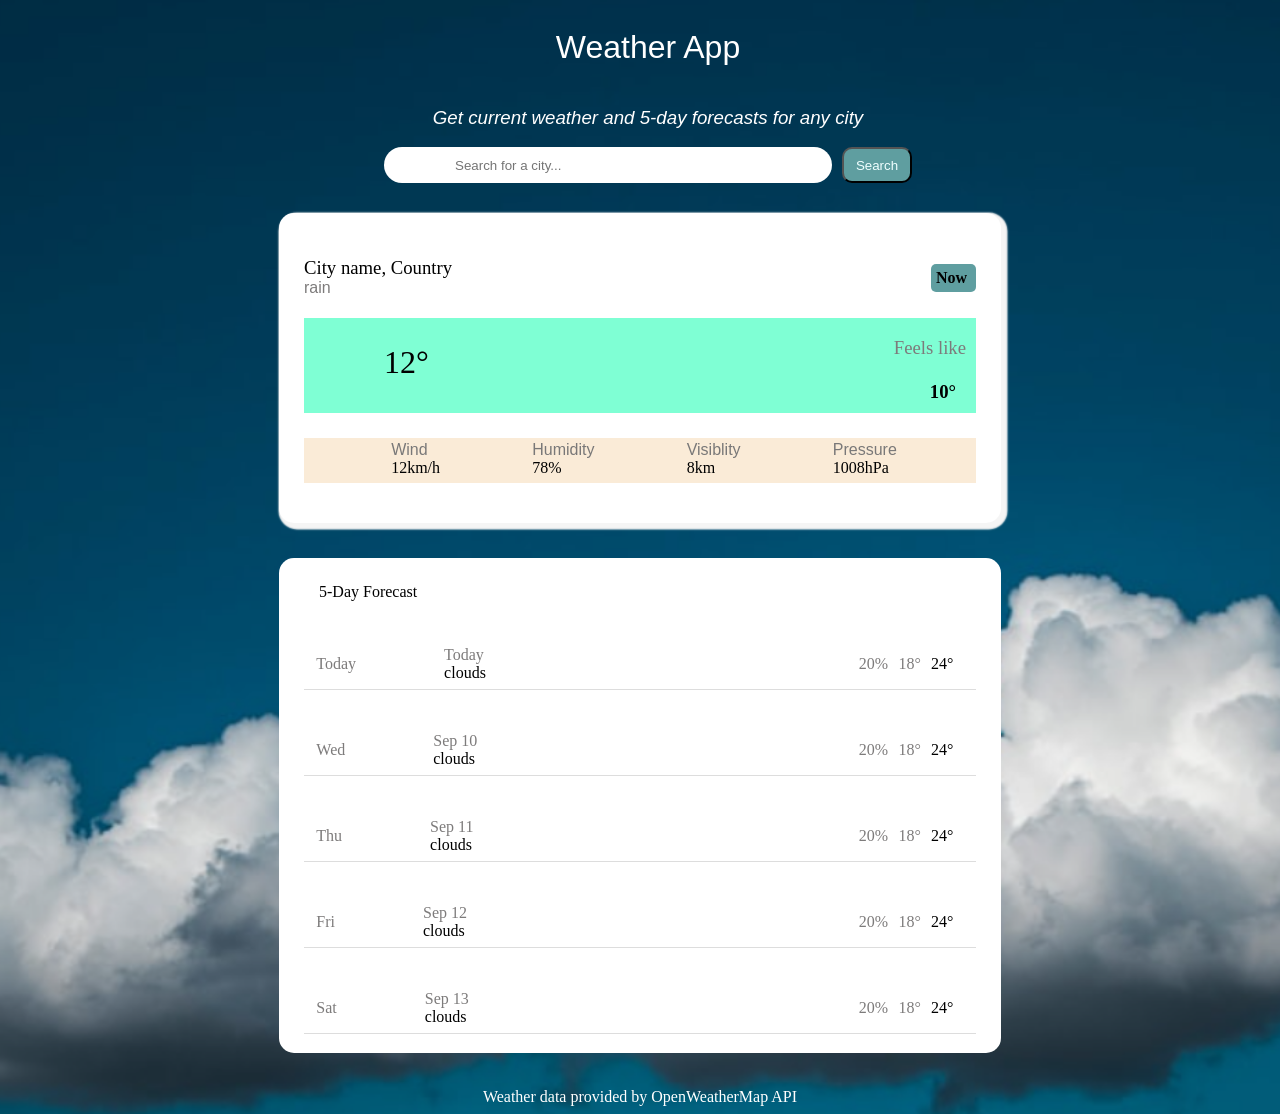
==== project.html @ eb91145f "Initial commit" ====
<!DOCTYPE html>
<html lang="en">
<head>
    <meta charset="UTF-8">
    <meta name="viewport" content="width=device-width, initial-scale=1.0">
    <title>Document</title>
    <link rel="stylesheet" href="project.css">
  <link rel="stylesheet" href="https://cdnjs.cloudflare.com/ajax/libs/font-awesome/7.0.1/css/all.min.css"> 

</head>
<body>
    <!-- <img src="clouds.png" alt="clouds" id="img">  -->
    <div class="container">
        <div class="minicontainer">
        <h1 id="one" class="heading">Weather App</h1>
        </div>

        <div class="minicontain">
            <h3 id="two" class="heading">Get current weather and 5-day forecasts for any city</h3> 
        </div>
        <div id="div">
            <div class="search">
            <i class="fa-solid fa-magnifying-glass" id="icon"></i>

            <input type="text" placeholder="Search for a city..." id="search">
        </div>
        <button id="button">Search</button>
    </div>
        
        
    </div>

<div class="all">
<div id="second">
    <div id="secondbox">
        <div id="cityname">
            <h3 style="font-weight: 300;" id="city">City name, Country</h3>
            <p id="rain" style="font-family:sans-serif;">rain</p>
            <p id="now">Now</p>

        </div>

        <div id="temperature">
            <img src="" alt="" width="75px">
            <h1 style="font-weight: lighter;">12&deg</h1>
            <h3 class="same" style="font-weight: 300;">Feels like</h3>
            <h3 id="same">10&deg</h3>

        </div>

        <div id="info">
            <div id="wi">
            <i class="fa-solid fa-wind"></i>
            <div id="wind">
            <div  class="div">Wind</div>
            <div class="win">12km/h</div>
            </div>

            </div>

            <div id="wi">
            <i class="fa-solid fa-cloud-showers-water"></i>
            <div id="wind">
            <div class="div">Humidity</div>
            <div class="win">78%</div>
            </div>
            </div>

            <div id="wi">
            <i class="fa-solid fa-eye"></i>
            <div id="wind">
            <div class="div">Visiblity</div>
            <div class="win">8km</div>
            </div>
            </div>

            <div id="wi">
            <i class="fa-solid fa-temperature-half"></i>
            <div id="wind">
            <div class="div">Pressure</div>
            <div class="win">1008hPa</div>
            </div>
            </div>

        </div>

    </div>
    </div>

    <div id="third">

    <div id="thirdbox">
        <p id="fore">5-Day Forecast
</p>

<div id="c">

        <div id="firstday">
            <div id="first">
                <p class="pa">Today</p>
                <img src="" alt="" width="38px">
                <div class="a">
                
            <div class="pa"> Today</div>
                <div id="p">clouds</div>
            </div>
                
            </div>
            <div id="sec">
                <p class="color">20%</p>
                <p class="color">18&deg</p>
                <p>24&deg</p>
            </div>

        </div>



        <div id="firstday">
            <div id="first">
                <p class="pa">Wed</p>
                <img src="" alt="" width="38px">
                <div class="a">
                
                <div class="pa">Sep 10</div>
                <div id="p">clouds</div>
            </div>
                
            </div>
            <div id="sec">
                <p class="color">20%</p>
                <p class="color">18&deg</p>
                <p>24&deg</p>
            </div>

        </div>




        <div id="firstday">
            <div id="first">
                <p class="pa">Thu</p>
                <img src="" alt="" width="38px">
                <div class="a">
                
                <div class="pa">Sep 11</div>
                <div id="p">clouds</div>
            </div>
                
            </div>
            <div id="sec">
                <p class="color">20%</p>
                <p class="color">18&deg</p>
                <p>24&deg</p>
            </div>

        </div>



        <div id="firstday">
            <div id="first">
                <p class="pa">Fri</p>
                <img src="" alt="" width="38px">
                <div class="a">
                
                <div class="pa">Sep 12</div>
                <div id="p">clouds</div>
            </div>
                
            </div>
            <div id="sec">
                <p class="color">20%</p>
                <p class="color">18&deg</p>
                <p>24&deg</p>
            </div>

        </div>




        <div id="firstday">
            <div id="first">
                <p class="pa">Sat</p>
                <img src="" alt="" width="38px">
                <div class="a">
                
                <div class="pa">   Sep 13</div>
                <div id="p">clouds</div>
            </div>
                
            </div>
            <div id="sec">
                <p class="color">20%</p>
                <p class="color">18&deg</p>
                <p>24&deg</p>
            </div>

        </div>

</div>


    </div>

    </div>

    <div id="api">Weather data provided by OpenWeatherMap API</div>

  
    </div>
    

    <script src="project server.js"></script>
</body>
</html>
---- project.css ----
.container{
     /* display:flex;  */
    /* justify-content: center;
    align-items: center; */
    height:205px;
    width:100vw;
    /* border:2px solid black */
}
.heading{
    display: inline-block;
}
#one{
    font-weight:300;
    font-family: Arial, Helvetica, sans-serif;
    color: white;

}
#two{
    color:white;
    font-family: 'Franklin Gothic Medium', 'Arial Narrow', Arial, sans-serif;
     font-style: italic;
     font-weight:lighter;
}

body{
    /* overflow: hidden; */
    background-image: url("clouds.png");
    background-repeat: no-repeat;
    background-size: cover;
    background-position: bottom;
    transition:filter 0s ease;
    min-height:100vh;
    overflow-x: hidden;
}
 
.minicontainer{
    display: flex;
    justify-content: center;
}
.minicontain{
    display: flex;
    justify-content: center;

}
.search{
    display: flex;
    justify-content: center;
    gap:15px;  
    background-color: white;
    width:448px;  
    border-radius: 25px;
    position:static;
}
#search{
    width:321px;
    outline: none;
    border:none;    
}
#icon{
    position:relative;
    top:10px;
}
#button{
    color:azure;
    background-color:cadetblue ;
    height:36px;
    cursor:pointer;
    border-radius: 10px;
    width:70px;
    

}
#div{
    display: flex;
    justify-content: center;
    cursor:pointer;
    gap:10px;

}
#secondbox{
    width:672px;
    padding:25px;
    height:260px;
    background-color: #FFFFFF;
    border-radius: 15px;
    box-shadow: 3px 3px 1.5px 3.5px whitesmoke ;

    
}
#second{
    display: flex;
    justify-content: center;
    
}
#thirdbox{
    width:672px;
    height:445px;
    background-color: #FFFFFF;
    border-radius: 15px;
    padding:25px;


}
    
#third{
    display: flex;
    justify-content: center;
    
}
.all{
    display: flex;
    justify-content: center;
    flex-direction: column;
    align-items: center;
    gap:35px;
}
#api{
    color:#FFFFFF
}
#cityname{
    display: flex;
    flex-direction: column;
    height:80px;
    /* justify-content: center; */
    position: relative;    
}
#rain{
    position: absolute;
    top:25px;
    color:rgb(125, 123, 123);

}
#now{
    font-weight: bolder;
    font-family:Arial, Helvetica, sans-serif 'Gill Sans', 'Gill Sans MT', Calibri, 'Trebuchet MS', sans-serif;
    background-color: cadetblue;
    width:35px;
    border-radius: 5px;
    align-self: flex-end;
    position:absolute;
    top:10px;
    padding: 5px;
}
#temperature{
    height:85px;
    display: flex;
    flex-direction: row;
    background-color: aquamarine;
    position: relative;
    flex-wrap: wrap;
    padding: 5px;
}
.same{
    position: absolute;
    right:10px;
    top:0px; 
    color:rgb(125, 123, 123);

}
#same{
    position: absolute;
    right:10px;
    bottom:0px;
    margin:10px;
}
#fore{
    margin:0px 0px 38px 15px
}
#info{
    height: 45px;
    background-color: antiquewhite;
    margin-top: 25px;
    display:flex;
    align-items: center;
    gap:5px;
    justify-content: space-evenly;
    
}
#wind{
    display: flex;
    flex-direction: column;
    height:40px;
}
#wi{
    display: flex;
    align-items: center;
    gap:8px;
}
#firstday{
    display:flex;
    justify-content:space-evenly;
    border-bottom: 1px solid #ddd;
}
#sec{
    display:flex;
    justify-content: space-evenly;
    width:115px;
    height: 34px;
    
}
#first{
    display:flex;
    /* justify-content: center; */
    gap:25px;
    position: relative;
    width:520px;
}

.a{
    display: flex;
    flex-direction: column;
    justify-content: center;
    height: 50px;
}
#c{
    display:flex;
    flex-direction: column;
    gap:35px;
}
.pa{
    color:rgb(125, 123, 123);
}
.color{
    color:rgb(125, 123, 123);

}
.div{
    color:rgb(121, 120, 120);
    font-family: sans-serif;

    
}
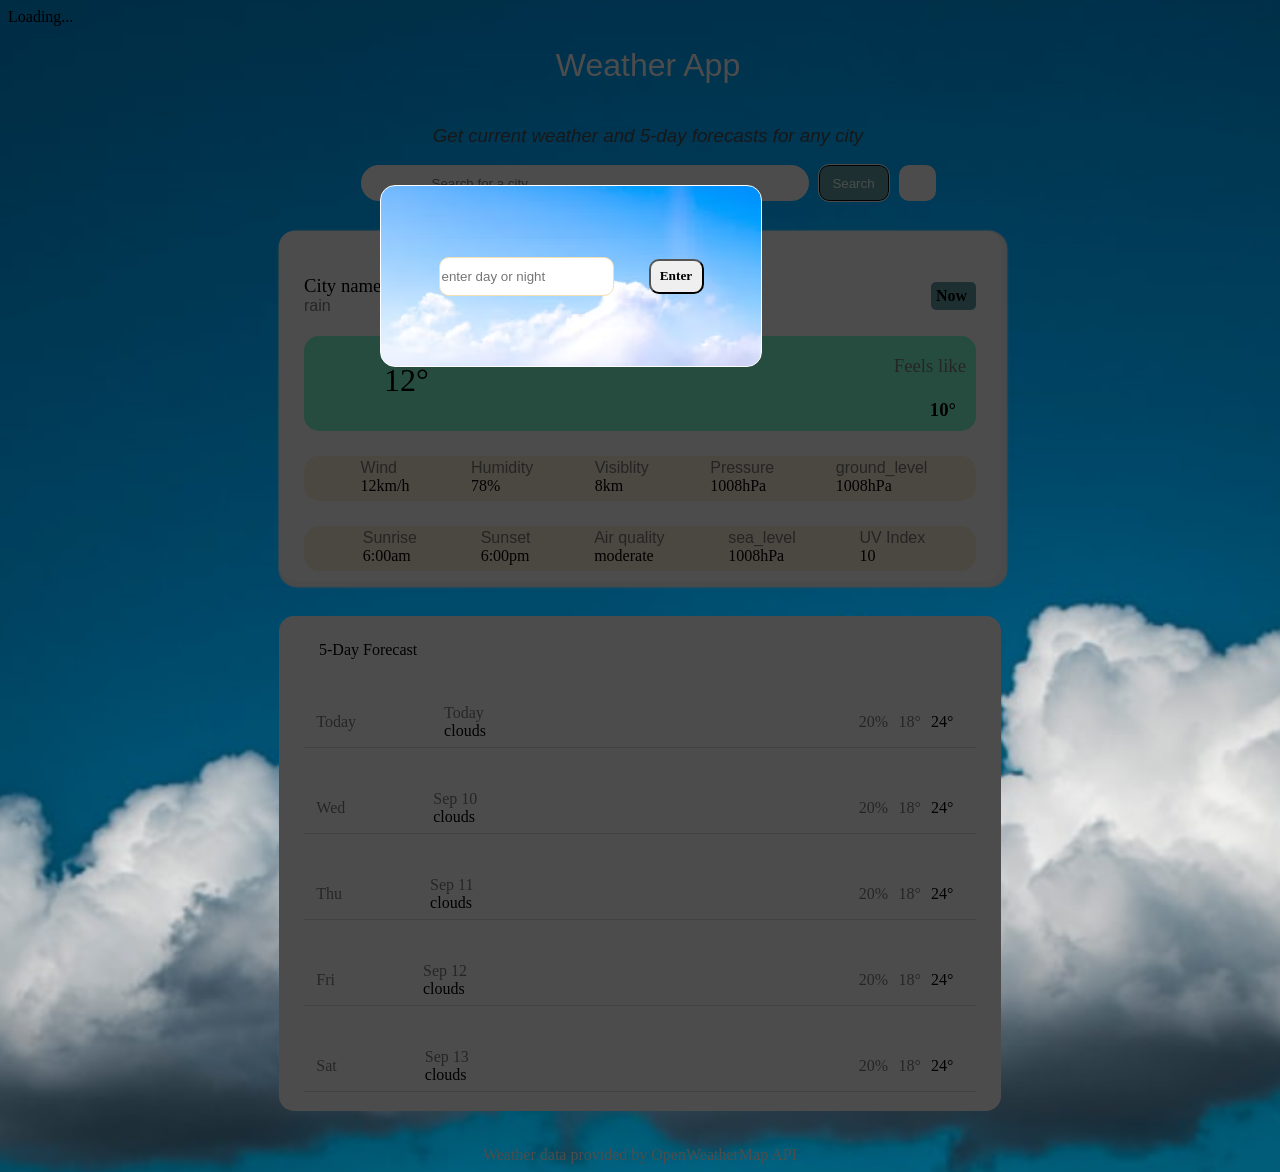
==== commit 80210a82: "update files" ====
--- a/project.html
+++ b/project.html
@@ -6,38 +6,56 @@
     <title>Document</title>
     <link rel="stylesheet" href="project.css">
   <link rel="stylesheet" href="https://cdnjs.cloudflare.com/ajax/libs/font-awesome/7.0.1/css/all.min.css"> 
+  <link rel="stylesheet" href="https://cdnjs.cloudflare.com/ajax/libs/font-awesome/7.0.1/css/brands.min.css">
 
 </head>
-<body>
-    <!-- <img src="clouds.png" alt="clouds" id="img">  -->
-    <div class="container">
-        <div class="minicontainer">
+<body class="body ">
+    <div id="loader" ></div>
+    <div id="loaders" >Loading...</div>
+
+<div class="d"  >
+    <form action="">
+    <input type="text" placeholder="enter day or night " class="x" >
+    
+    </form>
+    <button class="y">Enter</button>
+</div>
+</div>
+    
+    <div class="container bodys">
+        <div class="minicontainer ">
         <h1 id="one" class="heading">Weather App</h1>
         </div>
 
-        <div class="minicontain">
-            <h3 id="two" class="heading">Get current weather and 5-day forecasts for any city</h3> 
+        <div class="minicontain ">
+            <h3 id="two" class="heading bodys">Get current weather and 5-day forecasts for any city</h3> 
         </div>
         <div id="div">
-            <div class="search">
+            <div class="search ">
             <i class="fa-solid fa-magnifying-glass" id="icon"></i>
 
             <input type="text" placeholder="Search for a city..." id="search">
         </div>
         <button id="button">Search</button>
-    </div>
+        <i id="i" class="fa-solid fa-location-dot"></i>
         
-        
-    </div>
-
-<div class="all">
+    </div>
+    
+    
+</div>
+
+<div class="all bodys">
 <div id="second">
     <div id="secondbox">
         <div id="cityname">
             <h3 style="font-weight: 300;" id="city">City name, Country</h3>
+            <div id="time"> 
+                10
+            </div>
+            
             <p id="rain" style="font-family:sans-serif;">rain</p>
             <p id="now">Now</p>
-
+            
         </div>
 
         <div id="temperature">
@@ -73,6 +91,7 @@
             <div class="win">8km</div>
             </div>
             </div>
+            
 
             <div id="wi">
             <i class="fa-solid fa-temperature-half"></i>
@@ -82,12 +101,66 @@
             </div>
             </div>
 
-        </div>
-
-    </div>
-    </div>
-
-    <div id="third">
+            <div id="wi">
+            <i class="fa-solid fa-arrow-up-from-ground-water"></i>
+            <div id="wind">
+            <div class="div">ground_level</div>
+            <div class="win">1008hPa</div>
+            </div>
+            </div>
+
+        </div>
+
+                <div id="info">
+            <div id="wi">
+        <i class="fa-solid fa-sun"></i>
+            <div id="wind">
+            <div  class="div">Sunrise</div>
+            <div class="w">6:00am</div>
+            </div>
+
+            </div>
+
+            <div id="wi">
+            <i class="fa-solid fa-mountain-sun"></i>
+            <div id="wind">
+            <div class="div"> Sunset </div>
+            <div class="w">6:00pm</div>
+            </div>
+            </div>
+
+            <div id="wi">
+            <i class="fa-brands fa-airbnb"></i>
+            <div id="wind">
+            <div class="div">Air quality</div>
+            <div class="w">moderate</div>
+            </div>
+            </div>
+
+            <div id="wi">
+            <i class="fa-solid fa-water"></i>
+            <div id="wind">
+            <div class="div">sea_level</div>
+            <div class="w">1008hPa</div>
+            </div>
+            </div>
+
+            <div id="wi">
+            <i class="fa-solid fa-cloud-sun"></i>
+            <div id="wind">
+            <div class="div">UV Index</div>
+            <div class="w">10</div>
+            </div>
+            </div>
+
+            
+
+        </div>
+
+    </div>
+    </div>
+
+    <div id="third bodys">
 
     <div id="thirdbox">
         <p id="fore">5-Day Forecast
--- a/project.css
+++ b/project.css
@@ -21,18 +21,191 @@
      font-style: italic;
      font-weight:lighter;
 }
-
-body{
+#i{
+    width:21px;
+    color:black;
+    border-radius:10px;
+    background-color: white;
+    padding:8px;
+     transition: all 0.5s ease-in-out 0s ;
+}
+
+#i:hover{
+    transform: scale3d(1.085,1.085,1);
+
+
+}
+.body{
     /* overflow: hidden; */
     background-image: url("clouds.png");
     background-repeat: no-repeat;
     background-size: cover;
     background-position: bottom;
-    transition:filter 0s ease;
-    min-height:100vh;
-    overflow-x: hidden;
-}
- 
+    min-height:100vh;
+    overflow-x: hidden;
+}
+
+.haze{
+    background-image:url("haze.png") ;
+    background-repeat: no-repeat;
+    background-size: cover;
+    background-position: bottom;
+    min-height:100vh;
+    overflow-x: hidden;
+
+}
+.rain{
+    background-image: url("image.png");
+     background-repeat: no-repeat;
+    background-size: cover;
+    background-position: bottom;
+    min-height:100vh;
+    overflow-x: hidden;
+}
+.overcast{
+    
+    background-image: url("cloud.png");
+     background-repeat: no-repeat;
+    background-size: cover;
+    background-position: bottom;
+    min-height:100vh;
+    overflow-x: hidden;
+}
+.clear{
+    
+    background-image: url("clear.png");
+     background-repeat: no-repeat;
+    background-size: cover;
+    background-position: bottom;
+    min-height:100vh;
+    overflow-x: hidden;
+}
+.mist{
+    
+    background-image: url("mist1.png");
+     background-repeat: no-repeat;
+    background-size: cover;
+    background-position: left;
+    min-height:100vh;
+    overflow-x: hidden;
+}
+.drizzle{
+    
+    background-image: url("drizzle.png");
+     background-repeat: no-repeat;
+    background-size: cover;
+    background-position: top right;
+    min-height:100vh;
+    overflow-x: hidden;
+}
+.scattered{
+    
+    background-image: url("scattered.png");
+     background-repeat: no-repeat;
+    background-size: cover;
+    background-position: top right;
+    min-height:100vh;
+    overflow-x: hidden;
+}
+.broken{
+    background-image: url("brokens.png");
+     background-repeat: no-repeat;
+    background-size: cover;
+    background-position: top right;
+    min-height:100vh;
+    overflow-x: hidden;
+}
+.few{
+    background-image: url("few.png");
+     background-repeat: no-repeat;
+    background-size: cover;
+    background-position: top right;
+    min-height:100vh;
+    overflow-x: hidden;
+}
+ .overcast1{
+    
+    background-image: url("overcast1.png");
+     background-repeat: no-repeat;
+    background-size: cover;
+    background-position: bottom;
+    min-height:100vh;
+    overflow-x: hidden;
+}
+.rain1{
+    
+    background-image: url("rain1.png");
+     background-repeat: no-repeat;
+    background-size: cover;
+    background-position: bottom;
+    min-height:100vh;
+    overflow-x: hidden;
+}
+.clear1{
+    
+    background-image: url("clear2.png");
+     background-repeat: no-repeat;
+    background-size: cover;
+    background-position: bottom;
+    min-height:100vh;
+    overflow-x: hidden;
+}
+.haze1{
+    
+    background-image: url("haze1.png");
+     background-repeat: no-repeat;
+    background-size: cover;
+    background-position: bottom;
+    min-height:100vh;
+    overflow-x: hidden;
+}
+.scattered1{
+    
+    background-image: url("scattered1.png");
+     background-repeat: no-repeat;
+    background-size: cover;
+    background-position: bottom;
+    min-height:100vh;
+    overflow-x: hidden;
+}
+.mist1{
+    
+    background-image: url("mist2.png");
+     background-repeat: no-repeat;
+    background-size: cover;
+    background-position: bottom;
+    min-height:100vh;
+    overflow-x: hidden;
+}
+.drizzle1{
+    
+    background-image: url("drizzle1.png");
+     background-repeat: no-repeat;
+    background-size: cover;
+    background-position: bottom;
+    min-height:100vh;
+    overflow-x: hidden;
+}
+.broken1{
+    
+    background-image: url("image\ copy.png");
+     background-repeat: no-repeat;
+    background-size: cover;
+    background-position: top bottom;
+    min-height:100vh;
+    overflow-x: hidden;
+}
+.few1{
+    
+    background-image: url("few1.png");
+     background-repeat: no-repeat;
+    background-size: cover;
+    background-position: bottom;
+    min-height:100vh;
+    overflow-x: hidden;
+}
+
+
 .minicontainer{
     display: flex;
     justify-content: center;
@@ -67,8 +240,12 @@
     cursor:pointer;
     border-radius: 10px;
     width:70px;
-    
-
+    transition: all 0.5s ease-in-out 0s ;
+    border:1.93px solid black;
+    outline: 1.93px solid whitesmoke;
+}
+#button:hover{
+    transform: scale3d(1.085,1.085,1);
 }
 #div{
     display: flex;
@@ -80,7 +257,7 @@
 #secondbox{
     width:672px;
     padding:25px;
-    height:260px;
+    height:300px;
     background-color: #FFFFFF;
     border-radius: 15px;
     box-shadow: 3px 3px 1.5px 3.5px whitesmoke ;
@@ -140,6 +317,17 @@
     position:absolute;
     top:10px;
     padding: 5px;
+    
+}
+#time{
+    font-family:Arial, Helvetica, sans-serif;
+    font-size: large;
+    font-weight:700;
+    display: flex;
+    position:absolute;
+    top:20px;
+    left:275px;
+    
 }
 #temperature{
     height:85px;
@@ -149,6 +337,9 @@
     position: relative;
     flex-wrap: wrap;
     padding: 5px;
+    border-radius: 15px;
+    /* border:2px solid black; */
+    
 }
 .same{
     position: absolute;
@@ -174,6 +365,9 @@
     align-items: center;
     gap:5px;
     justify-content: space-evenly;
+    /* border-bottom: 1.87px solid #ddd; */
+    border-radius:15px;
+    /* border:2px solid black; */
     
 }
 #wind{
@@ -230,4 +424,80 @@
 
     
 }
-
+.new{
+    height: 180px;
+    width:380px;
+    border: 1.85px solid white;
+    position:absolute;
+    z-index: 3;
+    left:380px;
+}
+.d{
+    display:flex;
+    justify-content:center;
+    align-items: center;
+    background-image: url("broken.png");
+    gap:35px;
+    border-radius: 15px;
+    position: absolute;
+    /* top:187px; */
+    animation: name duration timing-function delay iteration-count direction fill-mode;
+    animation: hem 1.8s ease-in 1s 0.5 forwards;
+}
+@keyframes hem{
+    0%{
+        top:0px;
+
+    }
+    100%{
+        top:587px;
+    }
+
+}
+.x{
+    height:35px;
+    border-radius: 10px;
+    border:1.87px solid wheat;
+}
+.y{
+    width:55px;
+    height:35px;
+    border-radius: 10px;
+    cursor:pointer;
+    font-weight: 700;
+    font-family:Cambria, Cochin, Georgia, Times, 'Times New Roman', serif;
+    transition: all 0.5s ease-in-out 0s ;
+}
+.y:hover{
+    transform: scale3d(1.085,1.085,1);
+
+}
+.bodys{
+    filter: brightness(30%);
+}
+.loader{
+    border-radius:50%;
+    width:38px;
+    height: 38px;
+    border: 8px solid whitesmoke;
+    position:absolute;
+    border-top:8px solid black;
+    left:575px;
+    top:310px;
+    z-index: 9999;
+    animation:spin 1s ease-in 0s infinite
+}
+.loaders{
+    position: absolute;
+    left:575px;
+    top:368px;
+    z-index:9999;
+}
+@keyframes spin{
+    0%{
+        transform:rotate(0deg)
+    }
+    100%{
+        transform:rotate(360deg)
+    }
+}
